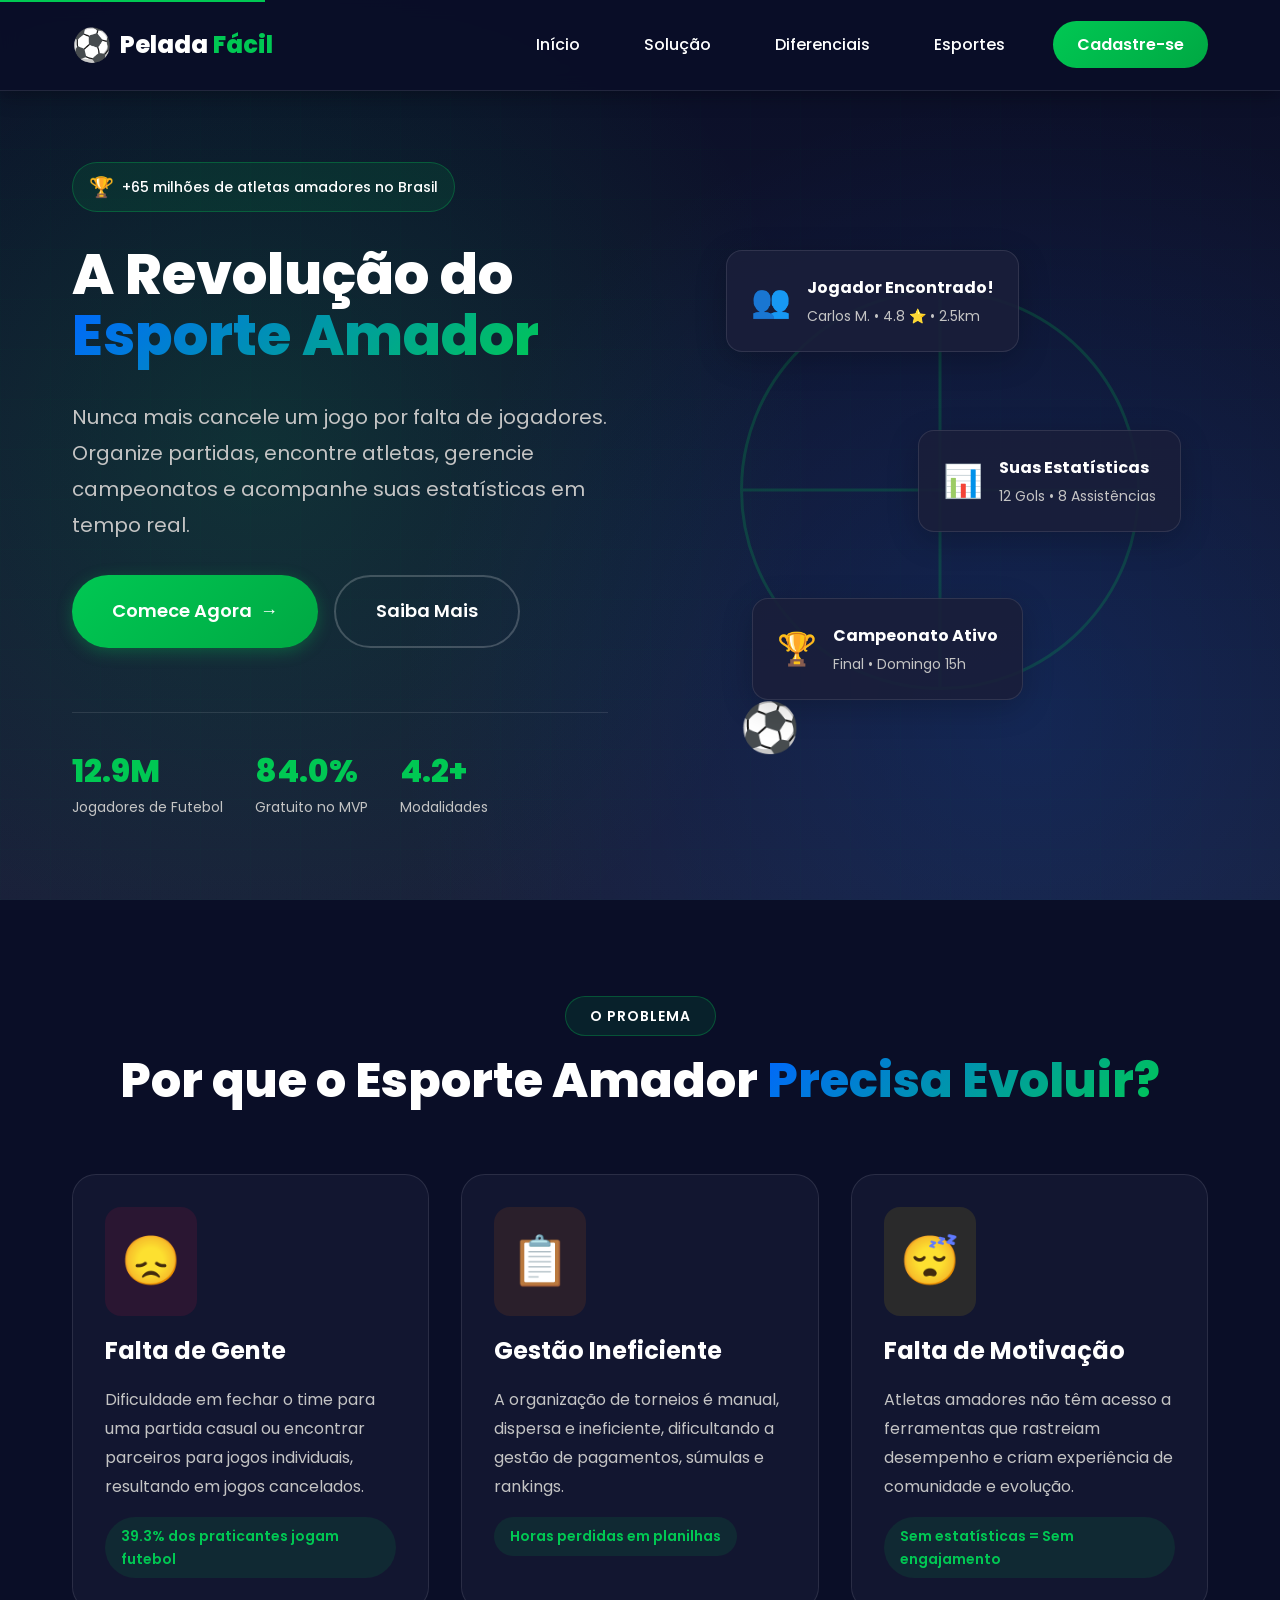
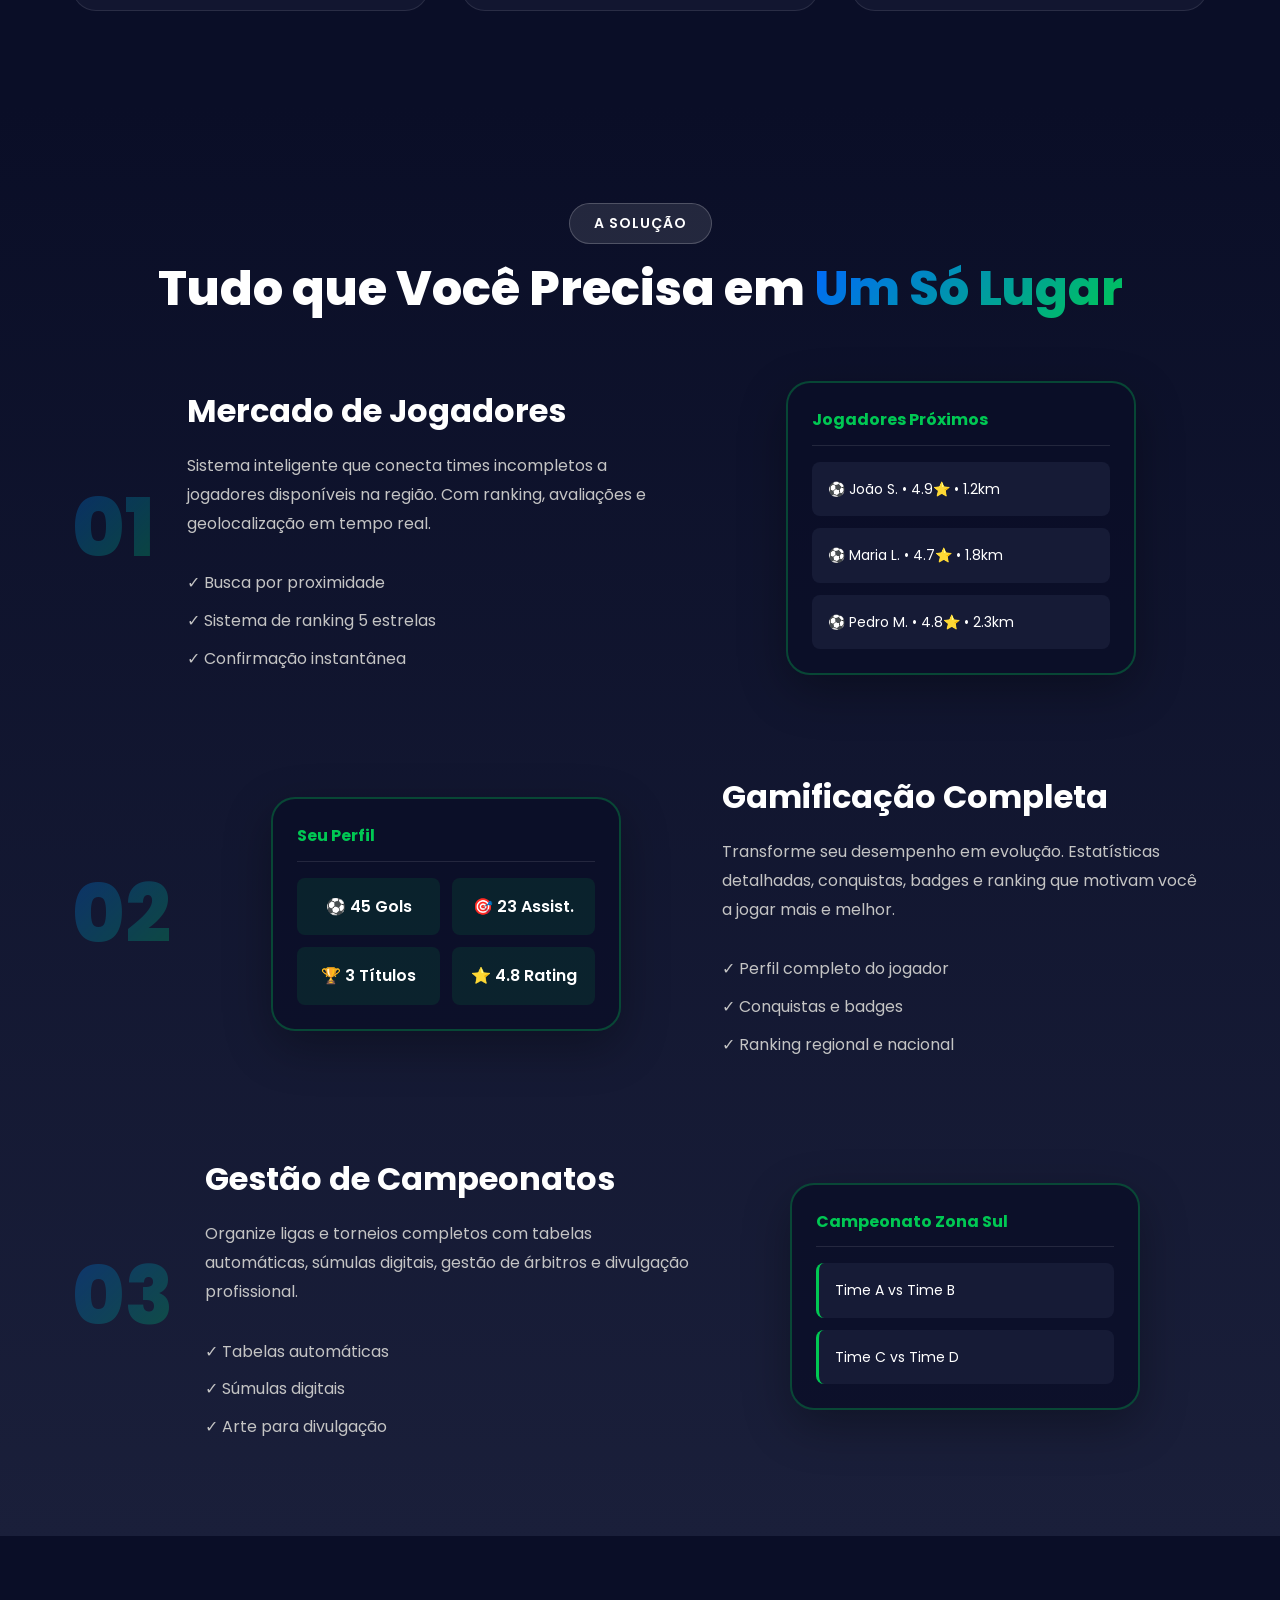
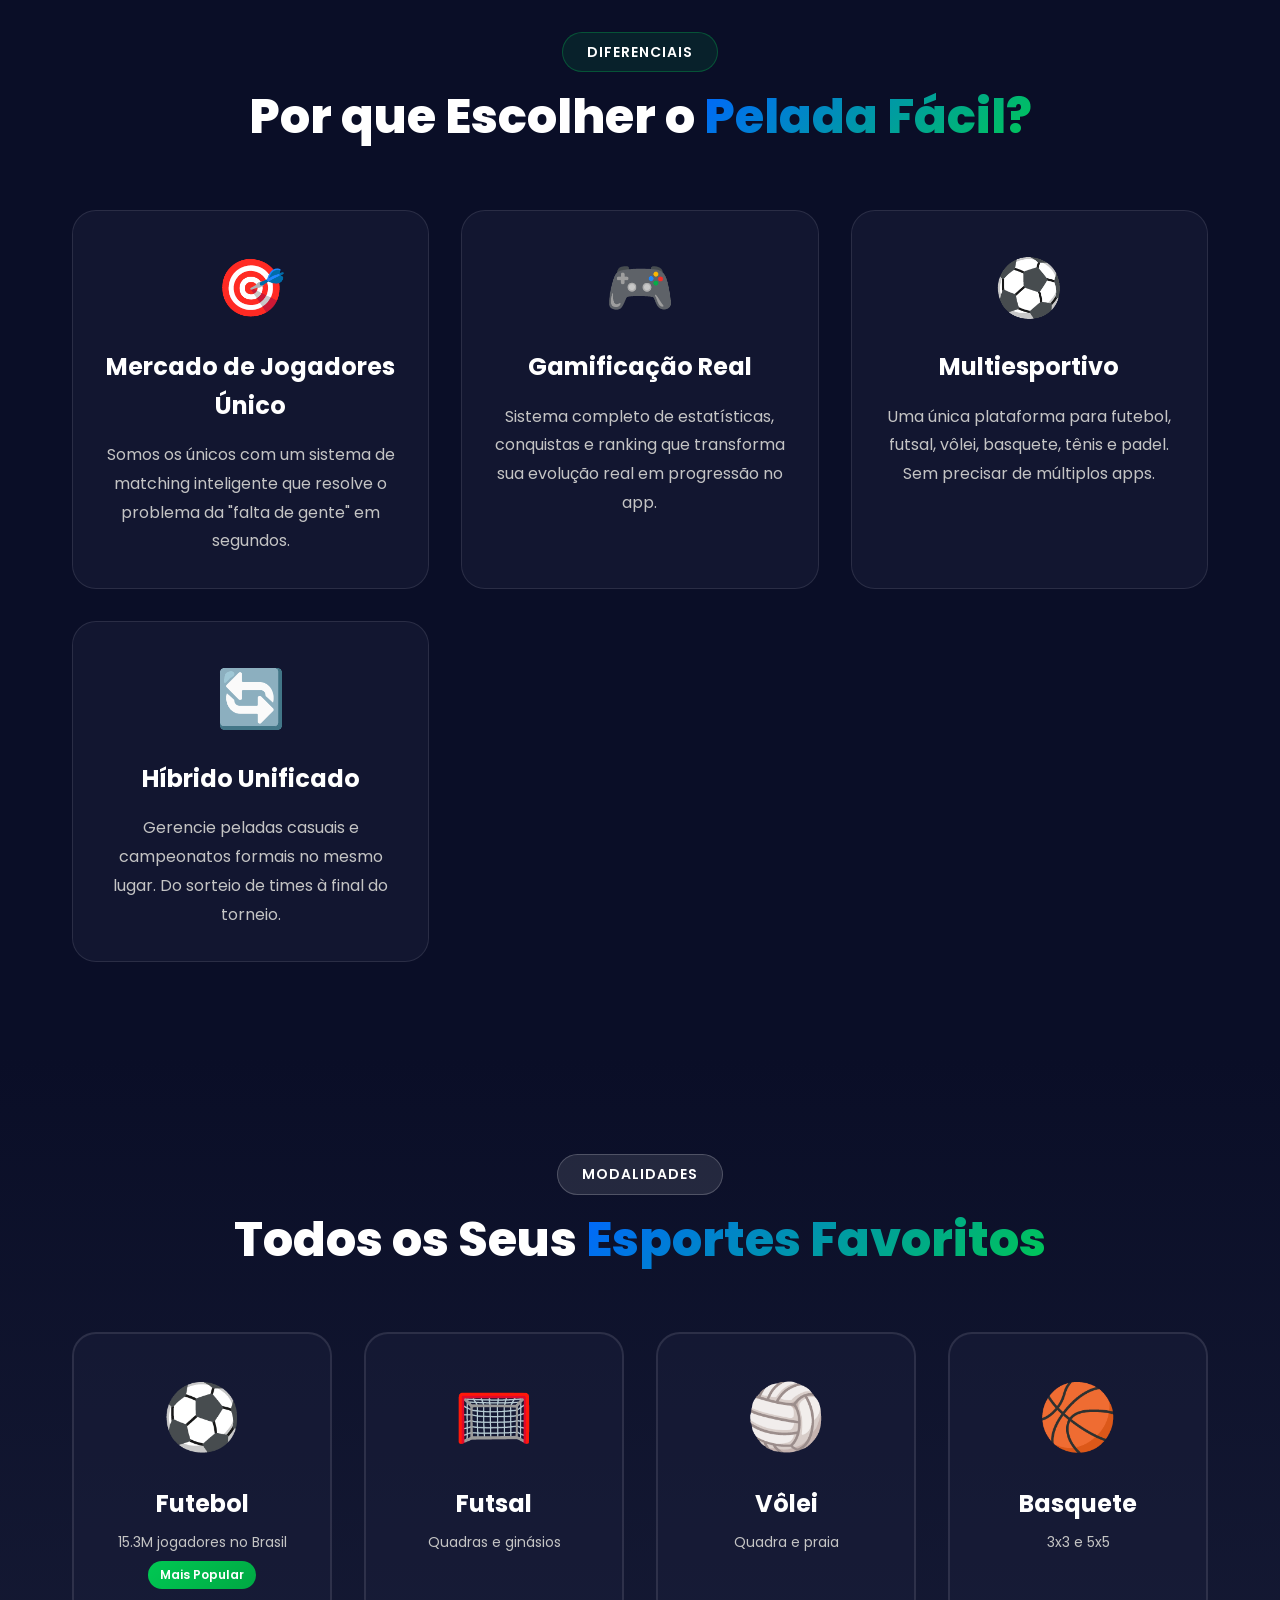
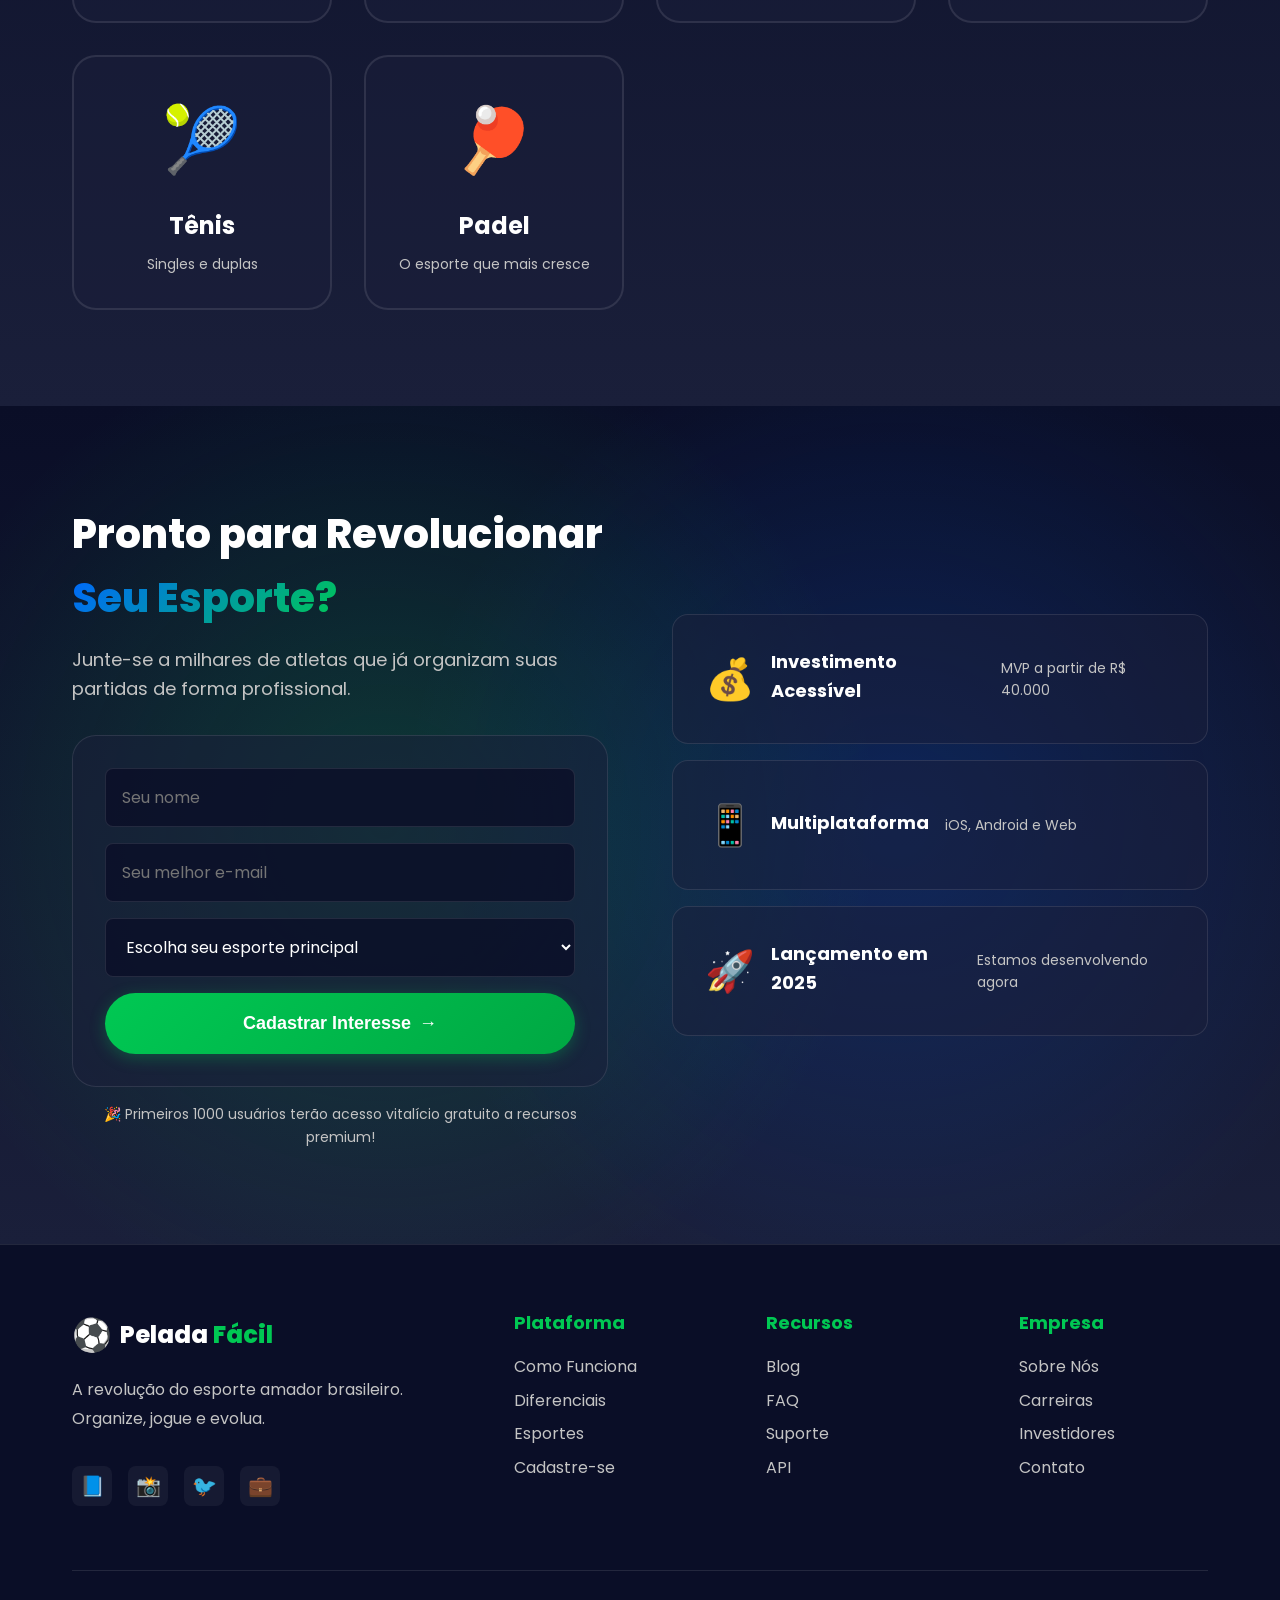
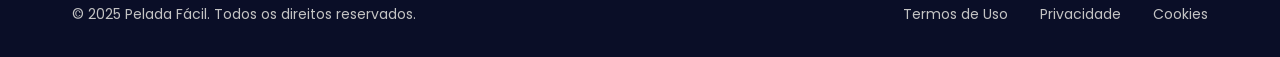
==== index.html @ 187572ab "feat: implementa site profissional Pelada Fácil Criação completa da landing page profissional para o" ====
<!DOCTYPE html>
<html lang="pt-BR">
<head>
    <meta charset="UTF-8">
    <meta name="viewport" content="width=device-width, initial-scale=1.0">
    <meta name="description" content="Pelada Fácil - A revolução do esporte amador. Organize partidas, encontre jogadores e gerencie campeonatos.">
    <meta name="keywords" content="pelada, futebol, esporte amador, campeonato, organizar partida, encontrar jogadores, vôlei, basquete, tênis">
    <meta name="author" content="Pelada Fácil">
    <meta name="theme-color" content="#00c853">

    <!-- Open Graph / Facebook -->
    <meta property="og:type" content="website">
    <meta property="og:url" content="https://peladafacil.com.br/">
    <meta property="og:title" content="Pelada Fácil - A Revolução do Esporte Amador">
    <meta property="og:description" content="Nunca mais cancele um jogo por falta de jogadores. Organize partidas, encontre atletas e gerencie campeonatos.">
    <meta property="og:image" content="https://peladafacil.com.br/images/og-image.jpg">

    <!-- Twitter -->
    <meta property="twitter:card" content="summary_large_image">
    <meta property="twitter:url" content="https://peladafacil.com.br/">
    <meta property="twitter:title" content="Pelada Fácil - A Revolução do Esporte Amador">
    <meta property="twitter:description" content="Nunca mais cancele um jogo por falta de jogadores. Organize partidas, encontre atletas e gerencie campeonatos.">
    <meta property="twitter:image" content="https://peladafacil.com.br/images/og-image.jpg">

    <!-- PWA -->
    <link rel="manifest" href="/manifest.json">
    <meta name="mobile-web-app-capable" content="yes">
    <meta name="apple-mobile-web-app-capable" content="yes">
    <meta name="apple-mobile-web-app-status-bar-style" content="black-translucent">
    <meta name="apple-mobile-web-app-title" content="Pelada Fácil">

    <title>Pelada Fácil - A Revolução do Esporte Amador</title>
    <link rel="stylesheet" href="css/style.css">
    <link rel="preconnect" href="https://fonts.googleapis.com">
    <link rel="preconnect" href="https://fonts.gstatic.com" crossorigin>
    <link href="https://fonts.googleapis.com/css2?family=Poppins:wght@300;400;600;700;800&display=swap" rel="stylesheet">
</head>
<body>
    <!-- Header/Navigation -->
    <header class="header">
        <nav class="nav container">
            <div class="nav__logo">
                <span class="logo-icon">⚽</span>
                <span class="logo-text">Pelada <span class="logo-accent">Fácil</span></span>
            </div>
            <ul class="nav__menu" id="navMenu">
                <li><a href="#inicio" class="nav__link">Início</a></li>
                <li><a href="#solucao" class="nav__link">Solução</a></li>
                <li><a href="#diferenciais" class="nav__link">Diferenciais</a></li>
                <li><a href="#esportes" class="nav__link">Esportes</a></li>
                <li><a href="#contato" class="nav__link nav__link--cta">Cadastre-se</a></li>
            </ul>
            <div class="nav__toggle" id="navToggle">
                <span></span>
                <span></span>
                <span></span>
            </div>
        </nav>
    </header>

    <!-- Hero Section -->
    <section class="hero" id="inicio">
        <div class="hero__container container">
            <div class="hero__content">
                <div class="hero__badge">
                    <span class="badge-icon">🏆</span>
                    <span>+65 milhões de atletas amadores no Brasil</span>
                </div>
                <h1 class="hero__title">
                    A Revolução do <span class="text-gradient">Esporte Amador</span>
                </h1>
                <p class="hero__description">
                    Nunca mais cancele um jogo por falta de jogadores. Organize partidas,
                    encontre atletas, gerencie campeonatos e acompanhe suas estatísticas em tempo real.
                </p>
                <div class="hero__buttons">
                    <a href="#contato" class="btn btn--primary btn--large">
                        <span>Comece Agora</span>
                        <span class="btn-icon">→</span>
                    </a>
                    <a href="#solucao" class="btn btn--secondary btn--large">
                        <span>Saiba Mais</span>
                    </a>
                </div>
                <div class="hero__stats">
                    <div class="stat-item">
                        <span class="stat-number">15.3M</span>
                        <span class="stat-label">Jogadores de Futebol</span>
                    </div>
                    <div class="stat-item">
                        <span class="stat-number">100%</span>
                        <span class="stat-label">Gratuito no MVP</span>
                    </div>
                    <div class="stat-item">
                        <span class="stat-number">5+</span>
                        <span class="stat-label">Modalidades</span>
                    </div>
                </div>
            </div>
            <div class="hero__image">
                <div class="hero__card hero__card--1">
                    <div class="card-icon">👥</div>
                    <div class="card-content">
                        <h4>Jogador Encontrado!</h4>
                        <p>Carlos M. • 4.8 ⭐ • 2.5km</p>
                    </div>
                </div>
                <div class="hero__card hero__card--2">
                    <div class="card-icon">📊</div>
                    <div class="card-content">
                        <h4>Suas Estatísticas</h4>
                        <p>12 Gols • 8 Assistências</p>
                    </div>
                </div>
                <div class="hero__card hero__card--3">
                    <div class="card-icon">🏆</div>
                    <div class="card-content">
                        <h4>Campeonato Ativo</h4>
                        <p>Final • Domingo 15h</p>
                    </div>
                </div>
                <div class="hero__visual">
                    <div class="field-lines"></div>
                    <div class="ball-animation">⚽</div>
                </div>
            </div>
        </div>
    </section>

    <!-- Problem Section -->
    <section class="problem section" id="problema">
        <div class="container">
            <div class="section__header">
                <span class="section__badge">O Problema</span>
                <h2 class="section__title">Por que o Esporte Amador <span class="text-gradient">Precisa Evoluir?</span></h2>
            </div>
            <div class="problem__grid">
                <div class="problem__card">
                    <div class="problem__icon problem__icon--red">😞</div>
                    <h3>Falta de Gente</h3>
                    <p>Dificuldade em fechar o time para uma partida casual ou encontrar parceiros para jogos individuais, resultando em jogos cancelados.</p>
                    <div class="problem__stat">39.3% dos praticantes jogam futebol</div>
                </div>
                <div class="problem__card">
                    <div class="problem__icon problem__icon--orange">📋</div>
                    <h3>Gestão Ineficiente</h3>
                    <p>A organização de torneios é manual, dispersa e ineficiente, dificultando a gestão de pagamentos, súmulas e rankings.</p>
                    <div class="problem__stat">Horas perdidas em planilhas</div>
                </div>
                <div class="problem__card">
                    <div class="problem__icon problem__icon--yellow">😴</div>
                    <h3>Falta de Motivação</h3>
                    <p>Atletas amadores não têm acesso a ferramentas que rastreiam desempenho e criam experiência de comunidade e evolução.</p>
                    <div class="problem__stat">Sem estatísticas = Sem engajamento</div>
                </div>
            </div>
        </div>
    </section>

    <!-- Solution Section -->
    <section class="solution section section--dark" id="solucao">
        <div class="container">
            <div class="section__header">
                <span class="section__badge section__badge--light">A Solução</span>
                <h2 class="section__title">Tudo que Você Precisa em <span class="text-gradient">Um Só Lugar</span></h2>
            </div>
            <div class="solution__grid">
                <div class="solution__item">
                    <div class="solution__number">01</div>
                    <div class="solution__content">
                        <h3>Mercado de Jogadores</h3>
                        <p>Sistema inteligente que conecta times incompletos a jogadores disponíveis na região. Com ranking, avaliações e geolocalização em tempo real.</p>
                        <ul class="feature-list">
                            <li>✓ Busca por proximidade</li>
                            <li>✓ Sistema de ranking 5 estrelas</li>
                            <li>✓ Confirmação instantânea</li>
                        </ul>
                    </div>
                    <div class="solution__visual">
                        <div class="mockup mockup--marketplace">
                            <div class="mockup__header">Jogadores Próximos</div>
                            <div class="mockup__list">
                                <div class="player-item">⚽ João S. • 4.9⭐ • 1.2km</div>
                                <div class="player-item">⚽ Maria L. • 4.7⭐ • 1.8km</div>
                                <div class="player-item">⚽ Pedro M. • 4.8⭐ • 2.3km</div>
                            </div>
                        </div>
                    </div>
                </div>

                <div class="solution__item solution__item--reverse">
                    <div class="solution__number">02</div>
                    <div class="solution__content">
                        <h3>Gamificação Completa</h3>
                        <p>Transforme seu desempenho em evolução. Estatísticas detalhadas, conquistas, badges e ranking que motivam você a jogar mais e melhor.</p>
                        <ul class="feature-list">
                            <li>✓ Perfil completo do jogador</li>
                            <li>✓ Conquistas e badges</li>
                            <li>✓ Ranking regional e nacional</li>
                        </ul>
                    </div>
                    <div class="solution__visual">
                        <div class="mockup mockup--stats">
                            <div class="mockup__header">Seu Perfil</div>
                            <div class="stat-grid">
                                <div class="stat-box">⚽ 45 Gols</div>
                                <div class="stat-box">🎯 23 Assist.</div>
                                <div class="stat-box">🏆 3 Títulos</div>
                                <div class="stat-box">⭐ 4.8 Rating</div>
                            </div>
                        </div>
                    </div>
                </div>

                <div class="solution__item">
                    <div class="solution__number">03</div>
                    <div class="solution__content">
                        <h3>Gestão de Campeonatos</h3>
                        <p>Organize ligas e torneios completos com tabelas automáticas, súmulas digitais, gestão de árbitros e divulgação profissional.</p>
                        <ul class="feature-list">
                            <li>✓ Tabelas automáticas</li>
                            <li>✓ Súmulas digitais</li>
                            <li>✓ Arte para divulgação</li>
                        </ul>
                    </div>
                    <div class="solution__visual">
                        <div class="mockup mockup--tournament">
                            <div class="mockup__header">Campeonato Zona Sul</div>
                            <div class="bracket">
                                <div class="match">Time A vs Time B</div>
                                <div class="match">Time C vs Time D</div>
                            </div>
                        </div>
                    </div>
                </div>
            </div>
        </div>
    </section>

    <!-- Differentials Section -->
    <section class="differentials section" id="diferenciais">
        <div class="container">
            <div class="section__header">
                <span class="section__badge">Diferenciais</span>
                <h2 class="section__title">Por que Escolher o <span class="text-gradient">Pelada Fácil?</span></h2>
            </div>
            <div class="differentials__grid">
                <div class="diff-card">
                    <div class="diff-card__icon">🎯</div>
                    <h3>Mercado de Jogadores Único</h3>
                    <p>Somos os únicos com um sistema de matching inteligente que resolve o problema da "falta de gente" em segundos.</p>
                </div>
                <div class="diff-card">
                    <div class="diff-card__icon">🎮</div>
                    <h3>Gamificação Real</h3>
                    <p>Sistema completo de estatísticas, conquistas e ranking que transforma sua evolução real em progressão no app.</p>
                </div>
                <div class="diff-card">
                    <div class="diff-card__icon">⚽</div>
                    <h3>Multiesportivo</h3>
                    <p>Uma única plataforma para futebol, futsal, vôlei, basquete, tênis e padel. Sem precisar de múltiplos apps.</p>
                </div>
                <div class="diff-card">
                    <div class="diff-card__icon">🔄</div>
                    <h3>Híbrido Unificado</h3>
                    <p>Gerencie peladas casuais e campeonatos formais no mesmo lugar. Do sorteio de times à final do torneio.</p>
                </div>
            </div>
        </div>
    </section>

    <!-- Sports Section -->
    <section class="sports section section--dark" id="esportes">
        <div class="container">
            <div class="section__header">
                <span class="section__badge section__badge--light">Modalidades</span>
                <h2 class="section__title">Todos os Seus <span class="text-gradient">Esportes Favoritos</span></h2>
            </div>
            <div class="sports__grid">
                <div class="sport-card sport-card--football">
                    <div class="sport-card__icon">⚽</div>
                    <h3>Futebol</h3>
                    <p>15.3M jogadores no Brasil</p>
                    <span class="sport-card__badge">Mais Popular</span>
                </div>
                <div class="sport-card sport-card--futsal">
                    <div class="sport-card__icon">🥅</div>
                    <h3>Futsal</h3>
                    <p>Quadras e ginásios</p>
                </div>
                <div class="sport-card sport-card--volleyball">
                    <div class="sport-card__icon">🏐</div>
                    <h3>Vôlei</h3>
                    <p>Quadra e praia</p>
                </div>
                <div class="sport-card sport-card--basketball">
                    <div class="sport-card__icon">🏀</div>
                    <h3>Basquete</h3>
                    <p>3x3 e 5x5</p>
                </div>
                <div class="sport-card sport-card--tennis">
                    <div class="sport-card__icon">🎾</div>
                    <h3>Tênis</h3>
                    <p>Singles e duplas</p>
                </div>
                <div class="sport-card sport-card--padel">
                    <div class="sport-card__icon">🏓</div>
                    <h3>Padel</h3>
                    <p>O esporte que mais cresce</p>
                </div>
            </div>
        </div>
    </section>

    <!-- CTA Section -->
    <section class="cta section" id="contato">
        <div class="container">
            <div class="cta__container">
                <div class="cta__content">
                    <h2 class="cta__title">Pronto para Revolucionar <span class="text-gradient">Seu Esporte?</span></h2>
                    <p class="cta__description">Junte-se a milhares de atletas que já organizam suas partidas de forma profissional.</p>
                    <form class="cta__form" id="ctaForm">
                        <div class="form-group">
                            <input type="text" placeholder="Seu nome" required>
                        </div>
                        <div class="form-group">
                            <input type="email" placeholder="Seu melhor e-mail" required>
                        </div>
                        <div class="form-group">
                            <select required>
                                <option value="">Escolha seu esporte principal</option>
                                <option value="futebol">Futebol</option>
                                <option value="futsal">Futsal</option>
                                <option value="volei">Vôlei</option>
                                <option value="basquete">Basquete</option>
                                <option value="tenis">Tênis</option>
                                <option value="padel">Padel</option>
                            </select>
                        </div>
                        <button type="submit" class="btn btn--primary btn--large btn--full">
                            <span>Cadastrar Interesse</span>
                            <span class="btn-icon">→</span>
                        </button>
                    </form>
                    <p class="cta__note">🎉 Primeiros 1000 usuários terão acesso vitalício gratuito a recursos premium!</p>
                </div>
                <div class="cta__stats">
                    <div class="cta-stat-card">
                        <div class="cta-stat-icon">💰</div>
                        <h4>Investimento Acessível</h4>
                        <p>MVP a partir de R$ 40.000</p>
                    </div>
                    <div class="cta-stat-card">
                        <div class="cta-stat-icon">📱</div>
                        <h4>Multiplataforma</h4>
                        <p>iOS, Android e Web</p>
                    </div>
                    <div class="cta-stat-card">
                        <div class="cta-stat-icon">🚀</div>
                        <h4>Lançamento em 2025</h4>
                        <p>Estamos desenvolvendo agora</p>
                    </div>
                </div>
            </div>
        </div>
    </section>

    <!-- Footer -->
    <footer class="footer">
        <div class="container">
            <div class="footer__grid">
                <div class="footer__brand">
                    <div class="footer__logo">
                        <span class="logo-icon">⚽</span>
                        <span class="logo-text">Pelada <span class="logo-accent">Fácil</span></span>
                    </div>
                    <p class="footer__description">A revolução do esporte amador brasileiro. Organize, jogue e evolua.</p>
                    <div class="footer__social">
                        <a href="#" class="social-link">📘</a>
                        <a href="#" class="social-link">📸</a>
                        <a href="#" class="social-link">🐦</a>
                        <a href="#" class="social-link">💼</a>
                    </div>
                </div>
                <div class="footer__links">
                    <h4>Plataforma</h4>
                    <ul>
                        <li><a href="#solucao">Como Funciona</a></li>
                        <li><a href="#diferenciais">Diferenciais</a></li>
                        <li><a href="#esportes">Esportes</a></li>
                        <li><a href="#contato">Cadastre-se</a></li>
                    </ul>
                </div>
                <div class="footer__links">
                    <h4>Recursos</h4>
                    <ul>
                        <li><a href="#">Blog</a></li>
                        <li><a href="#">FAQ</a></li>
                        <li><a href="#">Suporte</a></li>
                        <li><a href="#">API</a></li>
                    </ul>
                </div>
                <div class="footer__links">
                    <h4>Empresa</h4>
                    <ul>
                        <li><a href="#">Sobre Nós</a></li>
                        <li><a href="#">Carreiras</a></li>
                        <li><a href="#">Investidores</a></li>
                        <li><a href="#">Contato</a></li>
                    </ul>
                </div>
            </div>
            <div class="footer__bottom">
                <p>&copy; 2025 Pelada Fácil. Todos os direitos reservados.</p>
                <div class="footer__legal">
                    <a href="#">Termos de Uso</a>
                    <a href="#">Privacidade</a>
                    <a href="#">Cookies</a>
                </div>
            </div>
        </div>
    </footer>

    <script src="js/script.js"></script>
</body>
</html>
---- css/style.css ----
/* ========================================
   PELADA FÁCIL - PROFESSIONAL SPORTS PLATFORM
   Inspired by GE/Globo Esporte Design System
   ======================================== */

/* === ROOT VARIABLES === */
:root {
    /* Colors - Sports Theme */
    --primary-green: #00c853;
    --primary-dark: #00a843;
    --primary-light: #5efc82;

    --accent-blue: #0066ff;
    --accent-orange: #ff6b00;
    --accent-yellow: #ffd600;
    --accent-red: #ff1744;

    /* Neutrals */
    --black: #0a0e27;
    --dark-grey: #1a1f3a;
    --grey: #2d3354;
    --light-grey: #c4c4c4;
    --white: #ffffff;
    --off-white: #f8f9fa;

    /* Gradients */
    --gradient-primary: linear-gradient(135deg, #00c853 0%, #00a843 100%);
    --gradient-accent: linear-gradient(135deg, #0066ff 0%, #00c853 100%);
    --gradient-dark: linear-gradient(180deg, #0a0e27 0%, #1a1f3a 100%);

    /* Typography */
    --font-primary: 'Poppins', -apple-system, BlinkMacSystemFont, 'Segoe UI', sans-serif;

    /* Spacing */
    --spacing-xs: 0.5rem;
    --spacing-sm: 1rem;
    --spacing-md: 2rem;
    --spacing-lg: 4rem;
    --spacing-xl: 6rem;

    /* Transitions */
    --transition-fast: 0.2s ease;
    --transition-normal: 0.3s ease;
    --transition-slow: 0.5s ease;

    /* Shadows */
    --shadow-sm: 0 2px 8px rgba(0, 0, 0, 0.1);
    --shadow-md: 0 4px 16px rgba(0, 0, 0, 0.15);
    --shadow-lg: 0 8px 32px rgba(0, 0, 0, 0.2);
    --shadow-xl: 0 16px 48px rgba(0, 0, 0, 0.3);

    /* Border Radius */
    --radius-sm: 8px;
    --radius-md: 16px;
    --radius-lg: 24px;
    --radius-full: 9999px;
}

/* === RESET & BASE === */
* {
    margin: 0;
    padding: 0;
    box-sizing: border-box;
}

html {
    scroll-behavior: smooth;
    font-size: 16px;
}

body {
    font-family: var(--font-primary);
    background-color: var(--black);
    color: var(--white);
    line-height: 1.6;
    overflow-x: hidden;
}

img {
    max-width: 100%;
    height: auto;
    display: block;
}

a {
    text-decoration: none;
    color: inherit;
    transition: var(--transition-fast);
}

ul {
    list-style: none;
}

/* === UTILITIES === */
.container {
    max-width: 1200px;
    margin: 0 auto;
    padding: 0 var(--spacing-md);
}

.text-gradient {
    background: var(--gradient-accent);
    -webkit-background-clip: text;
    -webkit-text-fill-color: transparent;
    background-clip: text;
}

.section {
    padding: var(--spacing-xl) 0;
}

.section--dark {
    background: var(--gradient-dark);
}

/* === HEADER/NAVIGATION === */
.header {
    position: fixed;
    top: 0;
    left: 0;
    width: 100%;
    z-index: 1000;
    background: rgba(10, 14, 39, 0.95);
    backdrop-filter: blur(10px);
    border-bottom: 1px solid rgba(255, 255, 255, 0.1);
}

.nav {
    display: flex;
    justify-content: space-between;
    align-items: center;
    padding: 1.2rem var(--spacing-md);
}

.nav__logo {
    display: flex;
    align-items: center;
    gap: 0.5rem;
    font-size: 1.5rem;
    font-weight: 800;
}

.logo-icon {
    font-size: 2rem;
    animation: rotate 10s linear infinite;
}

@keyframes rotate {
    from { transform: rotate(0deg); }
    to { transform: rotate(360deg); }
}

.logo-accent {
    color: var(--primary-green);
}

.nav__menu {
    display: flex;
    gap: var(--spacing-md);
    align-items: center;
}

.nav__link {
    font-weight: 500;
    padding: 0.5rem 1rem;
    border-radius: var(--radius-sm);
    transition: var(--transition-fast);
}

.nav__link:hover {
    color: var(--primary-green);
    background: rgba(0, 200, 83, 0.1);
}

.nav__link--cta {
    background: var(--gradient-primary);
    color: var(--white);
    padding: 0.75rem 1.5rem;
    border-radius: var(--radius-full);
    font-weight: 600;
}

.nav__link--cta:hover {
    transform: translateY(-2px);
    box-shadow: 0 4px 12px rgba(0, 200, 83, 0.4);
}

.nav__toggle {
    display: none;
    flex-direction: column;
    gap: 4px;
    cursor: pointer;
}

.nav__toggle span {
    width: 25px;
    height: 3px;
    background: var(--white);
    border-radius: 2px;
    transition: var(--transition-fast);
}

/* === HERO SECTION === */
.hero {
    min-height: 100vh;
    display: flex;
    align-items: center;
    padding-top: 80px;
    background:
        radial-gradient(circle at 20% 50%, rgba(0, 200, 83, 0.15) 0%, transparent 50%),
        radial-gradient(circle at 80% 80%, rgba(0, 102, 255, 0.15) 0%, transparent 50%),
        var(--gradient-dark);
    position: relative;
    overflow: hidden;
}

.hero::before {
    content: '';
    position: absolute;
    top: 0;
    left: 0;
    right: 0;
    bottom: 0;
    background:
        linear-gradient(90deg, rgba(0, 200, 83, 0.03) 1px, transparent 1px),
        linear-gradient(0deg, rgba(0, 200, 83, 0.03) 1px, transparent 1px);
    background-size: 50px 50px;
    opacity: 0.5;
}

.hero__container {
    display: grid;
    grid-template-columns: 1fr 1fr;
    gap: var(--spacing-lg);
    align-items: center;
    position: relative;
    z-index: 1;
}

.hero__content {
    animation: fadeInUp 0.8s ease;
}

@keyframes fadeInUp {
    from {
        opacity: 0;
        transform: translateY(30px);
    }
    to {
        opacity: 1;
        transform: translateY(0);
    }
}

.hero__badge {
    display: inline-flex;
    align-items: center;
    gap: 0.5rem;
    background: rgba(0, 200, 83, 0.1);
    border: 1px solid rgba(0, 200, 83, 0.3);
    padding: 0.5rem 1rem;
    border-radius: var(--radius-full);
    font-size: 0.875rem;
    font-weight: 500;
    margin-bottom: var(--spacing-md);
}

.badge-icon {
    font-size: 1.25rem;
    animation: pulse 2s ease-in-out infinite;
}

@keyframes pulse {
    0%, 100% { transform: scale(1); }
    50% { transform: scale(1.1); }
}

.hero__title {
    font-size: 3.5rem;
    font-weight: 800;
    line-height: 1.1;
    margin-bottom: var(--spacing-md);
}

.hero__description {
    font-size: 1.25rem;
    color: var(--light-grey);
    margin-bottom: var(--spacing-md);
    line-height: 1.8;
}

.hero__buttons {
    display: flex;
    gap: var(--spacing-sm);
    margin-bottom: var(--spacing-lg);
}

.btn {
    display: inline-flex;
    align-items: center;
    gap: 0.5rem;
    padding: 1rem 2rem;
    border-radius: var(--radius-full);
    font-weight: 600;
    font-size: 1rem;
    border: none;
    cursor: pointer;
    transition: var(--transition-normal);
}

.btn--primary {
    background: var(--gradient-primary);
    color: var(--white);
    box-shadow: 0 4px 16px rgba(0, 200, 83, 0.3);
}

.btn--primary:hover {
    transform: translateY(-3px);
    box-shadow: 0 8px 24px rgba(0, 200, 83, 0.4);
}

.btn--primary .btn-icon {
    transition: var(--transition-fast);
}

.btn--primary:hover .btn-icon {
    transform: translateX(4px);
}

.btn--secondary {
    background: transparent;
    color: var(--white);
    border: 2px solid rgba(255, 255, 255, 0.2);
}

.btn--secondary:hover {
    background: rgba(255, 255, 255, 0.1);
    border-color: var(--primary-green);
}

.btn--large {
    padding: 1.25rem 2.5rem;
    font-size: 1.125rem;
}

.btn--full {
    width: 100%;
    justify-content: center;
}

.hero__stats {
    display: flex;
    gap: var(--spacing-md);
    padding-top: var(--spacing-md);
    border-top: 1px solid rgba(255, 255, 255, 0.1);
}

.stat-item {
    display: flex;
    flex-direction: column;
}

.stat-number {
    font-size: 2rem;
    font-weight: 800;
    color: var(--primary-green);
}

.stat-label {
    font-size: 0.875rem;
    color: var(--light-grey);
}

/* Hero Visual */
.hero__image {
    position: relative;
    height: 600px;
    animation: fadeIn 1s ease 0.3s both;
}

@keyframes fadeIn {
    from { opacity: 0; }
    to { opacity: 1; }
}

.hero__card {
    position: absolute;
    background: rgba(26, 31, 58, 0.9);
    backdrop-filter: blur(10px);
    border: 1px solid rgba(255, 255, 255, 0.1);
    border-radius: var(--radius-md);
    padding: 1.5rem;
    display: flex;
    gap: 1rem;
    align-items: center;
    box-shadow: var(--shadow-lg);
    animation: float 3s ease-in-out infinite;
}

@keyframes float {
    0%, 100% { transform: translateY(0); }
    50% { transform: translateY(-20px); }
}

.hero__card--1 {
    top: 10%;
    left: 10%;
    animation-delay: 0s;
}

.hero__card--2 {
    top: 40%;
    right: 5%;
    animation-delay: 1s;
}

.hero__card--3 {
    bottom: 15%;
    left: 15%;
    animation-delay: 2s;
}

.card-icon {
    font-size: 2rem;
    flex-shrink: 0;
}

.card-content h4 {
    font-size: 1rem;
    margin-bottom: 0.25rem;
}

.card-content p {
    font-size: 0.875rem;
    color: var(--light-grey);
}

.hero__visual {
    position: absolute;
    top: 50%;
    left: 50%;
    transform: translate(-50%, -50%);
    width: 400px;
    height: 400px;
    z-index: -1;
}

.field-lines {
    width: 100%;
    height: 100%;
    border: 3px solid rgba(0, 200, 83, 0.2);
    border-radius: 50%;
    position: relative;
}

.field-lines::before,
.field-lines::after {
    content: '';
    position: absolute;
    background: rgba(0, 200, 83, 0.2);
}

.field-lines::before {
    width: 3px;
    height: 100%;
    left: 50%;
    transform: translateX(-50%);
}

.field-lines::after {
    width: 100%;
    height: 3px;
    top: 50%;
    transform: translateY(-50%);
}

.ball-animation {
    position: absolute;
    font-size: 3rem;
    animation: moveBall 5s ease-in-out infinite;
}

@keyframes moveBall {
    0%, 100% { top: 10%; left: 10%; }
    25% { top: 80%; left: 30%; }
    50% { top: 20%; left: 70%; }
    75% { top: 70%; left: 80%; }
}

/* === PROBLEM SECTION === */
.section__header {
    text-align: center;
    margin-bottom: var(--spacing-lg);
}

.section__badge {
    display: inline-block;
    background: rgba(0, 200, 83, 0.1);
    border: 1px solid rgba(0, 200, 83, 0.3);
    padding: 0.5rem 1.5rem;
    border-radius: var(--radius-full);
    font-size: 0.875rem;
    font-weight: 600;
    text-transform: uppercase;
    letter-spacing: 1px;
    margin-bottom: var(--spacing-sm);
}

.section__badge--light {
    background: rgba(255, 255, 255, 0.1);
    border-color: rgba(255, 255, 255, 0.2);
}

.section__title {
    font-size: 3rem;
    font-weight: 800;
    line-height: 1.2;
}

.problem__grid {
    display: grid;
    grid-template-columns: repeat(auto-fit, minmax(320px, 1fr));
    gap: var(--spacing-md);
}

.problem__card {
    background: rgba(26, 31, 58, 0.5);
    border: 1px solid rgba(255, 255, 255, 0.1);
    border-radius: var(--radius-lg);
    padding: var(--spacing-md);
    transition: var(--transition-normal);
}

.problem__card:hover {
    transform: translateY(-8px);
    border-color: var(--primary-green);
    box-shadow: var(--shadow-xl);
}

.problem__icon {
    font-size: 3rem;
    margin-bottom: var(--spacing-sm);
    display: inline-block;
    padding: 1rem;
    border-radius: var(--radius-md);
}

.problem__icon--red {
    background: rgba(255, 23, 68, 0.1);
}

.problem__icon--orange {
    background: rgba(255, 107, 0, 0.1);
}

.problem__icon--yellow {
    background: rgba(255, 214, 0, 0.1);
}

.problem__card h3 {
    font-size: 1.5rem;
    margin-bottom: var(--spacing-sm);
}

.problem__card p {
    color: var(--light-grey);
    margin-bottom: var(--spacing-sm);
    line-height: 1.8;
}

.problem__stat {
    display: inline-block;
    background: rgba(0, 200, 83, 0.1);
    padding: 0.5rem 1rem;
    border-radius: var(--radius-full);
    font-size: 0.875rem;
    font-weight: 600;
    color: var(--primary-green);
}

/* === SOLUTION SECTION === */
.solution__grid {
    display: flex;
    flex-direction: column;
    gap: var(--spacing-xl);
}

.solution__item {
    display: grid;
    grid-template-columns: auto 1fr 1fr;
    gap: var(--spacing-md);
    align-items: center;
}

.solution__item--reverse {
    grid-template-columns: auto 1fr 1fr;
}

.solution__item--reverse .solution__content {
    order: 2;
}

.solution__item--reverse .solution__visual {
    order: 1;
}

.solution__number {
    font-size: 5rem;
    font-weight: 800;
    background: var(--gradient-accent);
    -webkit-background-clip: text;
    -webkit-text-fill-color: transparent;
    background-clip: text;
    opacity: 0.3;
}

.solution__content h3 {
    font-size: 2rem;
    margin-bottom: var(--spacing-sm);
}

.solution__content p {
    color: var(--light-grey);
    margin-bottom: var(--spacing-md);
    line-height: 1.8;
}

.feature-list {
    display: flex;
    flex-direction: column;
    gap: 0.75rem;
}

.feature-list li {
    color: var(--light-grey);
    font-size: 1rem;
}

.solution__visual {
    display: flex;
    justify-content: center;
    align-items: center;
}

.mockup {
    background: rgba(10, 14, 39, 0.8);
    border: 2px solid rgba(0, 200, 83, 0.3);
    border-radius: var(--radius-lg);
    padding: 1.5rem;
    width: 100%;
    max-width: 350px;
    box-shadow: var(--shadow-xl);
}

.mockup__header {
    font-weight: 700;
    margin-bottom: 1rem;
    padding-bottom: 0.75rem;
    border-bottom: 1px solid rgba(255, 255, 255, 0.1);
    color: var(--primary-green);
}

.mockup__list {
    display: flex;
    flex-direction: column;
    gap: 0.75rem;
}

.player-item {
    background: rgba(26, 31, 58, 0.8);
    padding: 1rem;
    border-radius: var(--radius-sm);
    font-size: 0.875rem;
}

.stat-grid {
    display: grid;
    grid-template-columns: 1fr 1fr;
    gap: 0.75rem;
}

.stat-box {
    background: rgba(0, 200, 83, 0.1);
    padding: 1rem;
    border-radius: var(--radius-sm);
    text-align: center;
    font-weight: 600;
}

.bracket {
    display: flex;
    flex-direction: column;
    gap: 0.75rem;
}

.match {
    background: rgba(26, 31, 58, 0.8);
    padding: 1rem;
    border-radius: var(--radius-sm);
    border-left: 3px solid var(--primary-green);
    font-size: 0.875rem;
}

/* === DIFFERENTIALS SECTION === */
.differentials__grid {
    display: grid;
    grid-template-columns: repeat(auto-fit, minmax(280px, 1fr));
    gap: var(--spacing-md);
}

.diff-card {
    background: rgba(26, 31, 58, 0.5);
    border: 1px solid rgba(255, 255, 255, 0.1);
    border-radius: var(--radius-lg);
    padding: var(--spacing-md);
    text-align: center;
    transition: var(--transition-normal);
}

.diff-card:hover {
    transform: translateY(-8px);
    background: rgba(26, 31, 58, 0.8);
    border-color: var(--primary-green);
    box-shadow: var(--shadow-xl);
}

.diff-card__icon {
    font-size: 3.5rem;
    margin-bottom: var(--spacing-sm);
}

.diff-card h3 {
    font-size: 1.5rem;
    margin-bottom: var(--spacing-sm);
}

.diff-card p {
    color: var(--light-grey);
    line-height: 1.8;
}

/* === SPORTS SECTION === */
.sports__grid {
    display: grid;
    grid-template-columns: repeat(auto-fit, minmax(250px, 1fr));
    gap: var(--spacing-md);
}

.sport-card {
    background: rgba(26, 31, 58, 0.5);
    border: 2px solid rgba(255, 255, 255, 0.1);
    border-radius: var(--radius-lg);
    padding: var(--spacing-md);
    text-align: center;
    transition: var(--transition-normal);
    position: relative;
    overflow: hidden;
}

.sport-card::before {
    content: '';
    position: absolute;
    top: 0;
    left: 0;
    right: 0;
    height: 4px;
    background: var(--gradient-primary);
    transform: scaleX(0);
    transition: var(--transition-normal);
}

.sport-card:hover::before {
    transform: scaleX(1);
}

.sport-card:hover {
    transform: translateY(-8px) scale(1.02);
    border-color: var(--primary-green);
    box-shadow: var(--shadow-xl);
}

.sport-card__icon {
    font-size: 4rem;
    margin-bottom: var(--spacing-sm);
}

.sport-card h3 {
    font-size: 1.5rem;
    margin-bottom: 0.5rem;
}

.sport-card p {
    color: var(--light-grey);
    font-size: 0.875rem;
}

.sport-card__badge {
    display: inline-block;
    background: var(--gradient-primary);
    padding: 0.25rem 0.75rem;
    border-radius: var(--radius-full);
    font-size: 0.75rem;
    font-weight: 600;
    margin-top: 0.5rem;
}

/* === CTA SECTION === */
.cta {
    background:
        radial-gradient(circle at 30% 50%, rgba(0, 200, 83, 0.2) 0%, transparent 50%),
        radial-gradient(circle at 70% 50%, rgba(0, 102, 255, 0.2) 0%, transparent 50%),
        var(--gradient-dark);
}

.cta__container {
    display: grid;
    grid-template-columns: 1fr 1fr;
    gap: var(--spacing-lg);
    align-items: center;
}

.cta__title {
    font-size: 2.5rem;
    font-weight: 800;
    margin-bottom: var(--spacing-sm);
}

.cta__description {
    color: var(--light-grey);
    font-size: 1.125rem;
    margin-bottom: var(--spacing-md);
}

.cta__form {
    background: rgba(26, 31, 58, 0.5);
    border: 1px solid rgba(255, 255, 255, 0.1);
    border-radius: var(--radius-lg);
    padding: var(--spacing-md);
    display: flex;
    flex-direction: column;
    gap: var(--spacing-sm);
}

.form-group input,
.form-group select {
    width: 100%;
    padding: 1rem;
    background: rgba(10, 14, 39, 0.8);
    border: 1px solid rgba(255, 255, 255, 0.1);
    border-radius: var(--radius-sm);
    color: var(--white);
    font-family: var(--font-primary);
    font-size: 1rem;
    transition: var(--transition-fast);
}

.form-group input:focus,
.form-group select:focus {
    outline: none;
    border-color: var(--primary-green);
    box-shadow: 0 0 0 3px rgba(0, 200, 83, 0.1);
}

.cta__note {
    text-align: center;
    color: var(--light-grey);
    font-size: 0.875rem;
    margin-top: var(--spacing-sm);
}

.cta__stats {
    display: flex;
    flex-direction: column;
    gap: var(--spacing-sm);
}

.cta-stat-card {
    background: rgba(26, 31, 58, 0.5);
    border: 1px solid rgba(255, 255, 255, 0.1);
    border-radius: var(--radius-md);
    padding: var(--spacing-md);
    display: flex;
    gap: var(--spacing-sm);
    align-items: center;
}

.cta-stat-icon {
    font-size: 2.5rem;
    flex-shrink: 0;
}

.cta-stat-card h4 {
    font-size: 1.125rem;
    margin-bottom: 0.25rem;
}

.cta-stat-card p {
    color: var(--light-grey);
    font-size: 0.875rem;
}

/* === FOOTER === */
.footer {
    background: rgba(10, 14, 39, 0.95);
    border-top: 1px solid rgba(255, 255, 255, 0.1);
    padding: var(--spacing-lg) 0 var(--spacing-md);
}

.footer__grid {
    display: grid;
    grid-template-columns: 2fr 1fr 1fr 1fr;
    gap: var(--spacing-lg);
    margin-bottom: var(--spacing-lg);
}

.footer__logo {
    display: flex;
    align-items: center;
    gap: 0.5rem;
    font-size: 1.5rem;
    font-weight: 800;
    margin-bottom: var(--spacing-sm);
}

.footer__description {
    color: var(--light-grey);
    margin-bottom: var(--spacing-md);
    line-height: 1.8;
}

.footer__social {
    display: flex;
    gap: var(--spacing-sm);
}

.social-link {
    width: 40px;
    height: 40px;
    display: flex;
    align-items: center;
    justify-content: center;
    background: rgba(255, 255, 255, 0.05);
    border-radius: var(--radius-sm);
    font-size: 1.25rem;
    transition: var(--transition-fast);
}

.social-link:hover {
    background: var(--primary-green);
    transform: translateY(-3px);
}

.footer__links h4 {
    font-size: 1.125rem;
    margin-bottom: var(--spacing-sm);
    color: var(--primary-green);
}

.footer__links ul {
    display: flex;
    flex-direction: column;
    gap: 0.5rem;
}

.footer__links a {
    color: var(--light-grey);
    transition: var(--transition-fast);
}

.footer__links a:hover {
    color: var(--primary-green);
    padding-left: 0.5rem;
}

.footer__bottom {
    display: flex;
    justify-content: space-between;
    align-items: center;
    padding-top: var(--spacing-md);
    border-top: 1px solid rgba(255, 255, 255, 0.1);
    color: var(--light-grey);
    font-size: 0.875rem;
}

.footer__legal {
    display: flex;
    gap: var(--spacing-md);
}

.footer__legal a:hover {
    color: var(--primary-green);
}

/* === RESPONSIVE DESIGN === */

/* Tablets */
@media (max-width: 1024px) {
    .hero__container,
    .cta__container {
        grid-template-columns: 1fr;
        gap: var(--spacing-md);
    }

    .hero__image {
        height: 400px;
    }

    .hero__title {
        font-size: 2.5rem;
    }

    .section__title {
        font-size: 2.25rem;
    }

    .solution__item,
    .solution__item--reverse {
        grid-template-columns: 1fr;
    }

    .solution__number {
        font-size: 3rem;
    }

    .footer__grid {
        grid-template-columns: 1fr 1fr;
    }
}

/* Mobile */
@media (max-width: 768px) {
    :root {
        --spacing-lg: 3rem;
        --spacing-xl: 4rem;
    }

    .nav__menu {
        position: fixed;
        top: 70px;
        left: -100%;
        width: 100%;
        background: rgba(10, 14, 39, 0.98);
        backdrop-filter: blur(10px);
        flex-direction: column;
        padding: var(--spacing-md);
        transition: var(--transition-normal);
        border-bottom: 1px solid rgba(255, 255, 255, 0.1);
    }

    .nav__menu.active {
        left: 0;
    }

    .nav__toggle {
        display: flex;
    }

    .nav__toggle.active span:nth-child(1) {
        transform: rotate(45deg) translate(5px, 5px);
    }

    .nav__toggle.active span:nth-child(2) {
        opacity: 0;
    }

    .nav__toggle.active span:nth-child(3) {
        transform: rotate(-45deg) translate(7px, -6px);
    }

    .hero__title {
        font-size: 2rem;
    }

    .hero__description {
        font-size: 1rem;
    }

    .hero__buttons {
        flex-direction: column;
    }

    .hero__stats {
        flex-direction: column;
        gap: var(--spacing-sm);
    }

    .hero__image {
        height: 300px;
    }

    .hero__card {
        padding: 1rem;
        font-size: 0.875rem;
    }

    .section__title {
        font-size: 1.75rem;
    }

    .problem__grid,
    .differentials__grid,
    .sports__grid {
        grid-template-columns: 1fr;
    }

    .solution__content h3 {
        font-size: 1.5rem;
    }

    .cta__title {
        font-size: 1.75rem;
    }

    .footer__grid {
        grid-template-columns: 1fr;
    }

    .footer__bottom {
        flex-direction: column;
        gap: var(--spacing-sm);
        text-align: center;
    }
}

/* Small Mobile */
@media (max-width: 480px) {
    .container {
        padding: 0 var(--spacing-sm);
    }

    .hero__title {
        font-size: 1.75rem;
    }

    .btn--large {
        padding: 1rem 1.5rem;
        font-size: 1rem;
    }

    .section {
        padding: var(--spacing-md) 0;
    }
}

/* === ANIMATIONS === */
@keyframes slideInLeft {
    from {
        opacity: 0;
        transform: translateX(-50px);
    }
    to {
        opacity: 1;
        transform: translateX(0);
    }
}

@keyframes slideInRight {
    from {
        opacity: 0;
        transform: translateX(50px);
    }
    to {
        opacity: 1;
        transform: translateX(0);
    }
}

/* Scroll Reveal Animation */
.reveal {
    opacity: 0;
    transform: translateY(30px);
    transition: all 0.6s ease;
}

.reveal.active {
    opacity: 1;
    transform: translateY(0);
}

/* === PRINT STYLES === */
@media print {
    .header,
    .nav__toggle,
    .hero__buttons,
    .cta__form,
    .footer__social {
        display: none;
    }
}
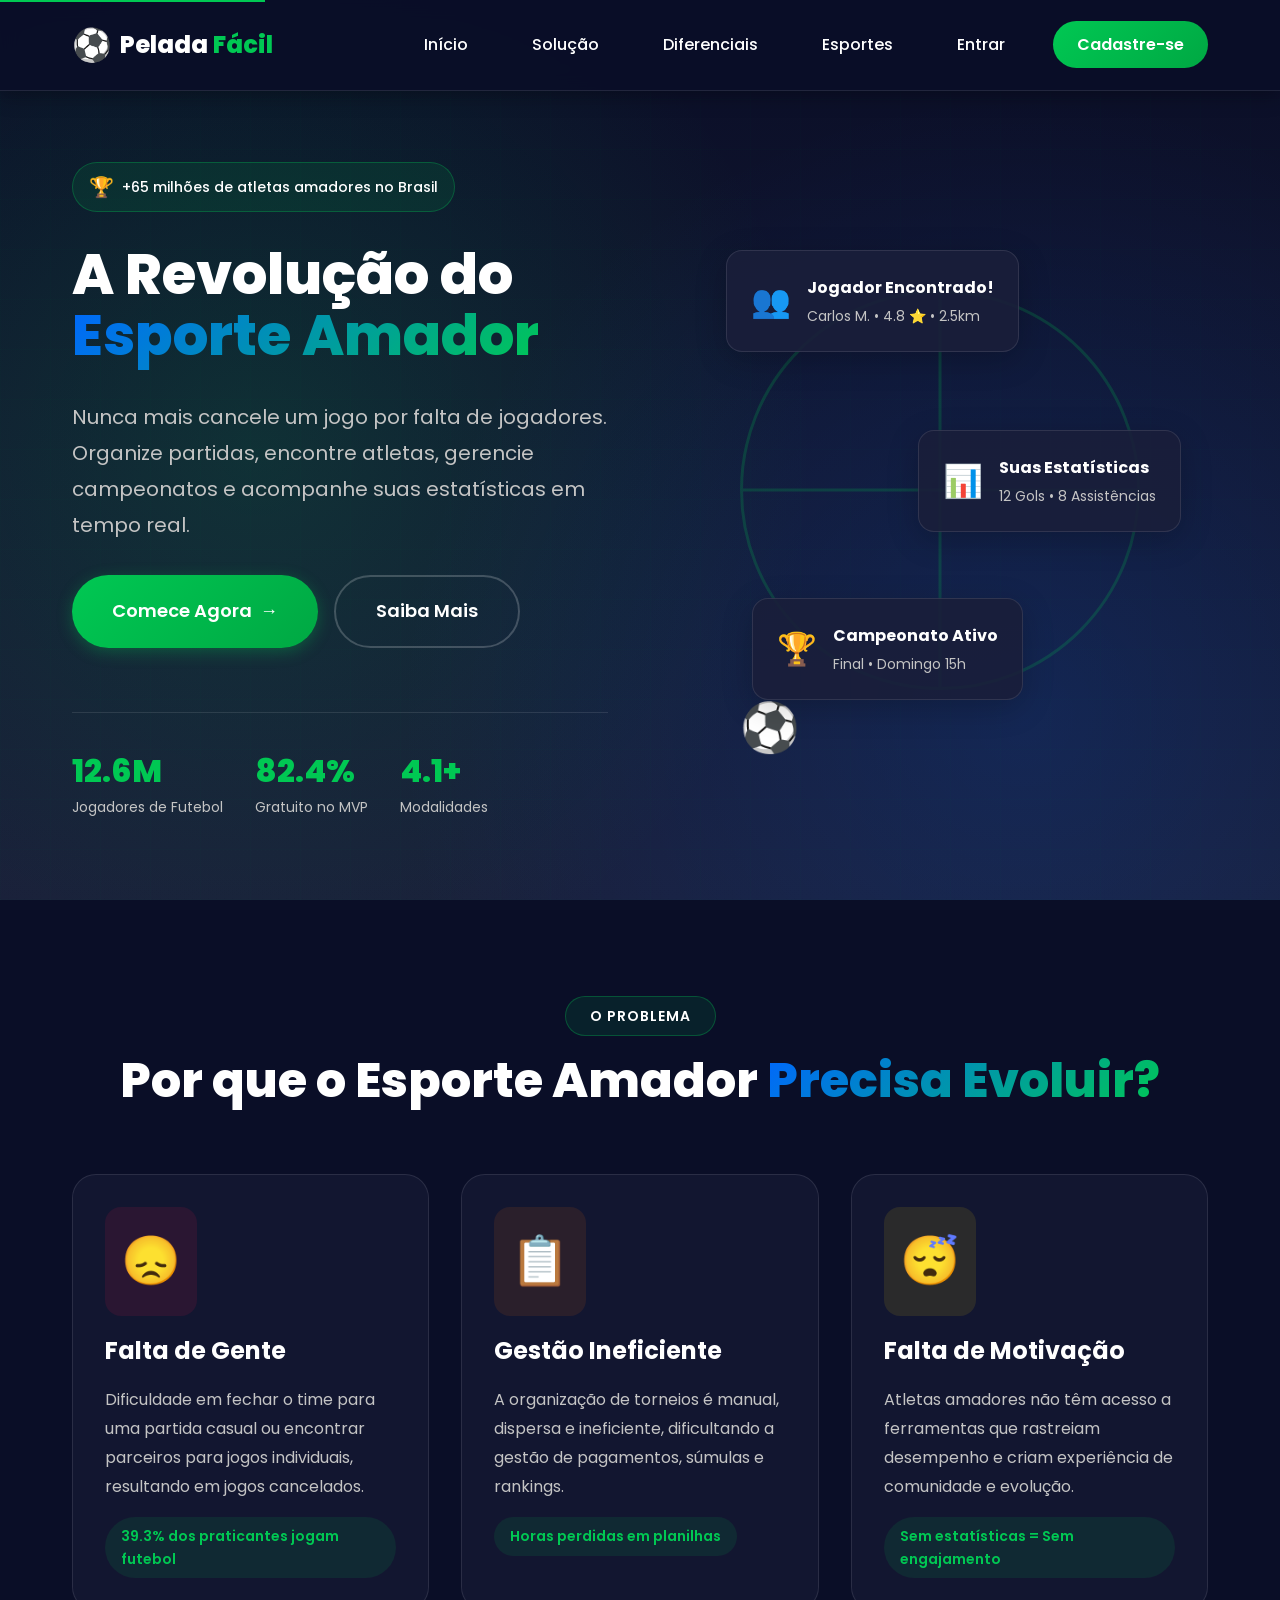
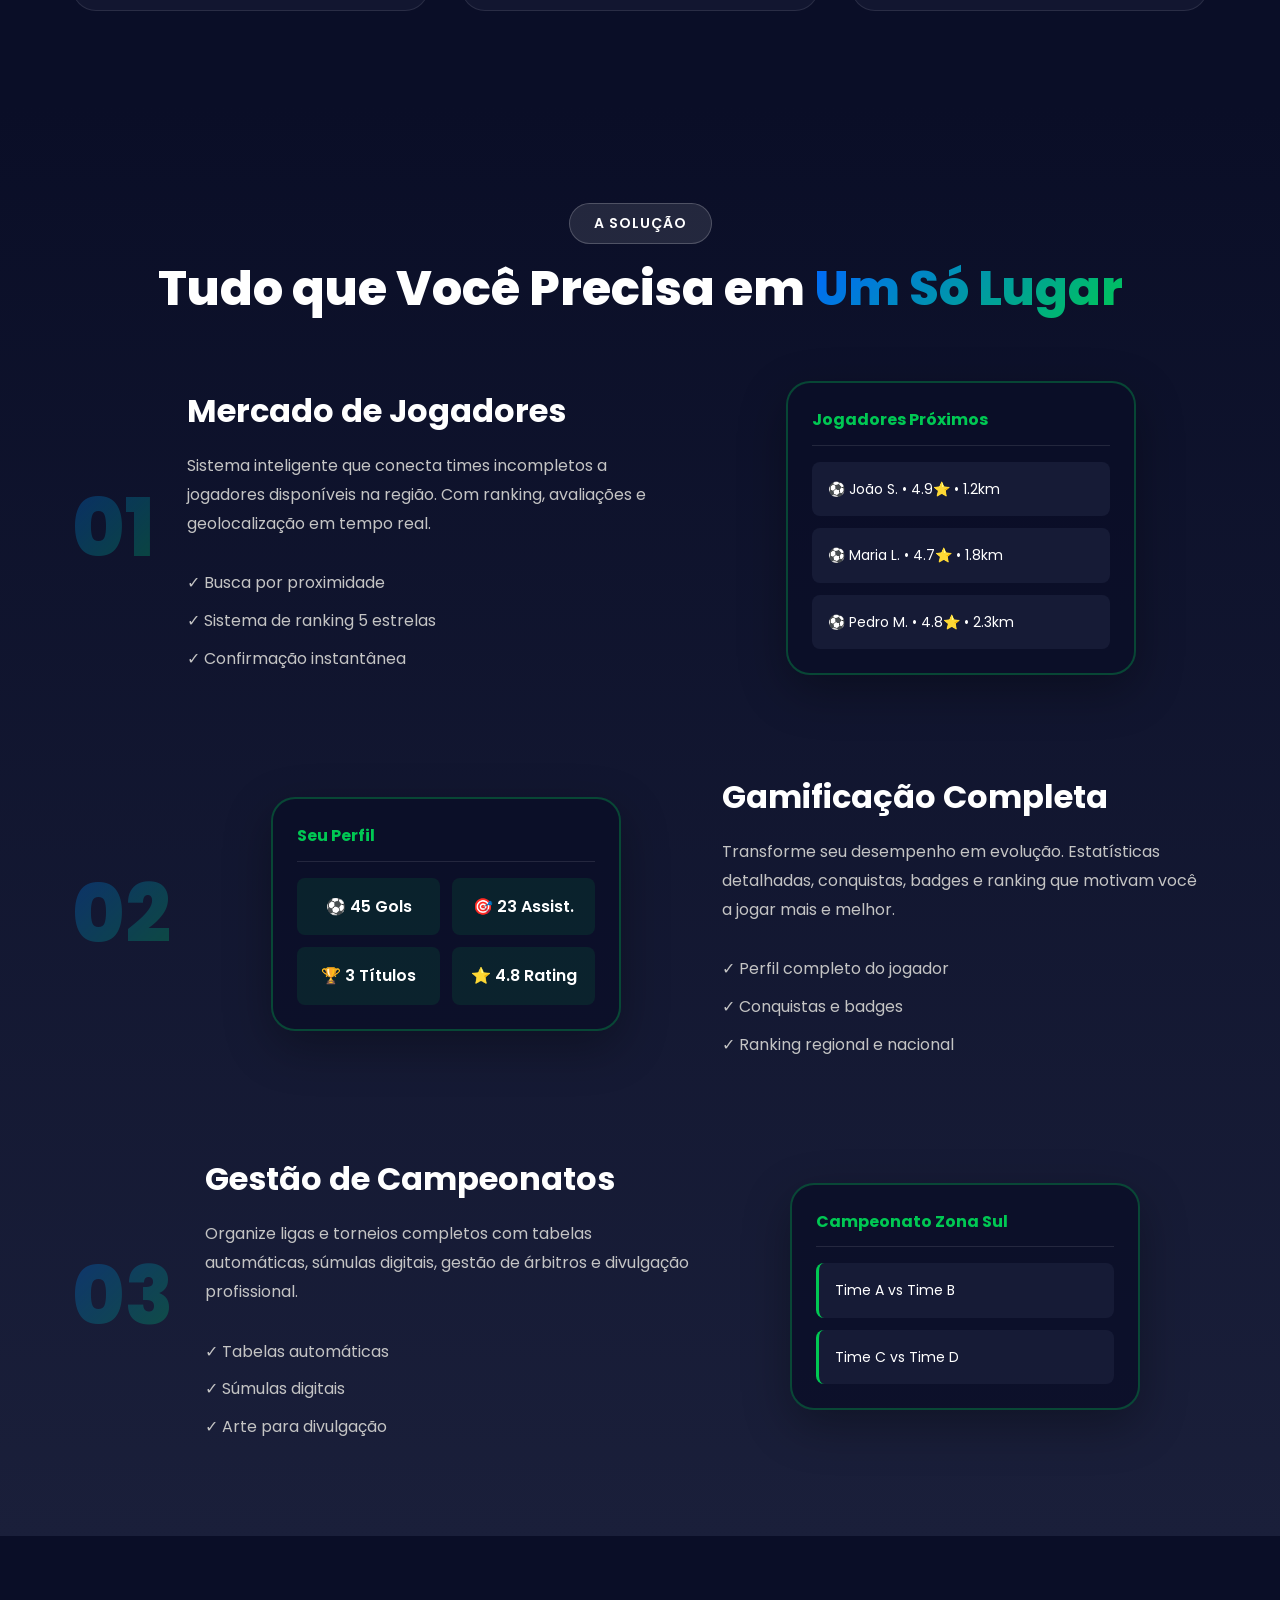
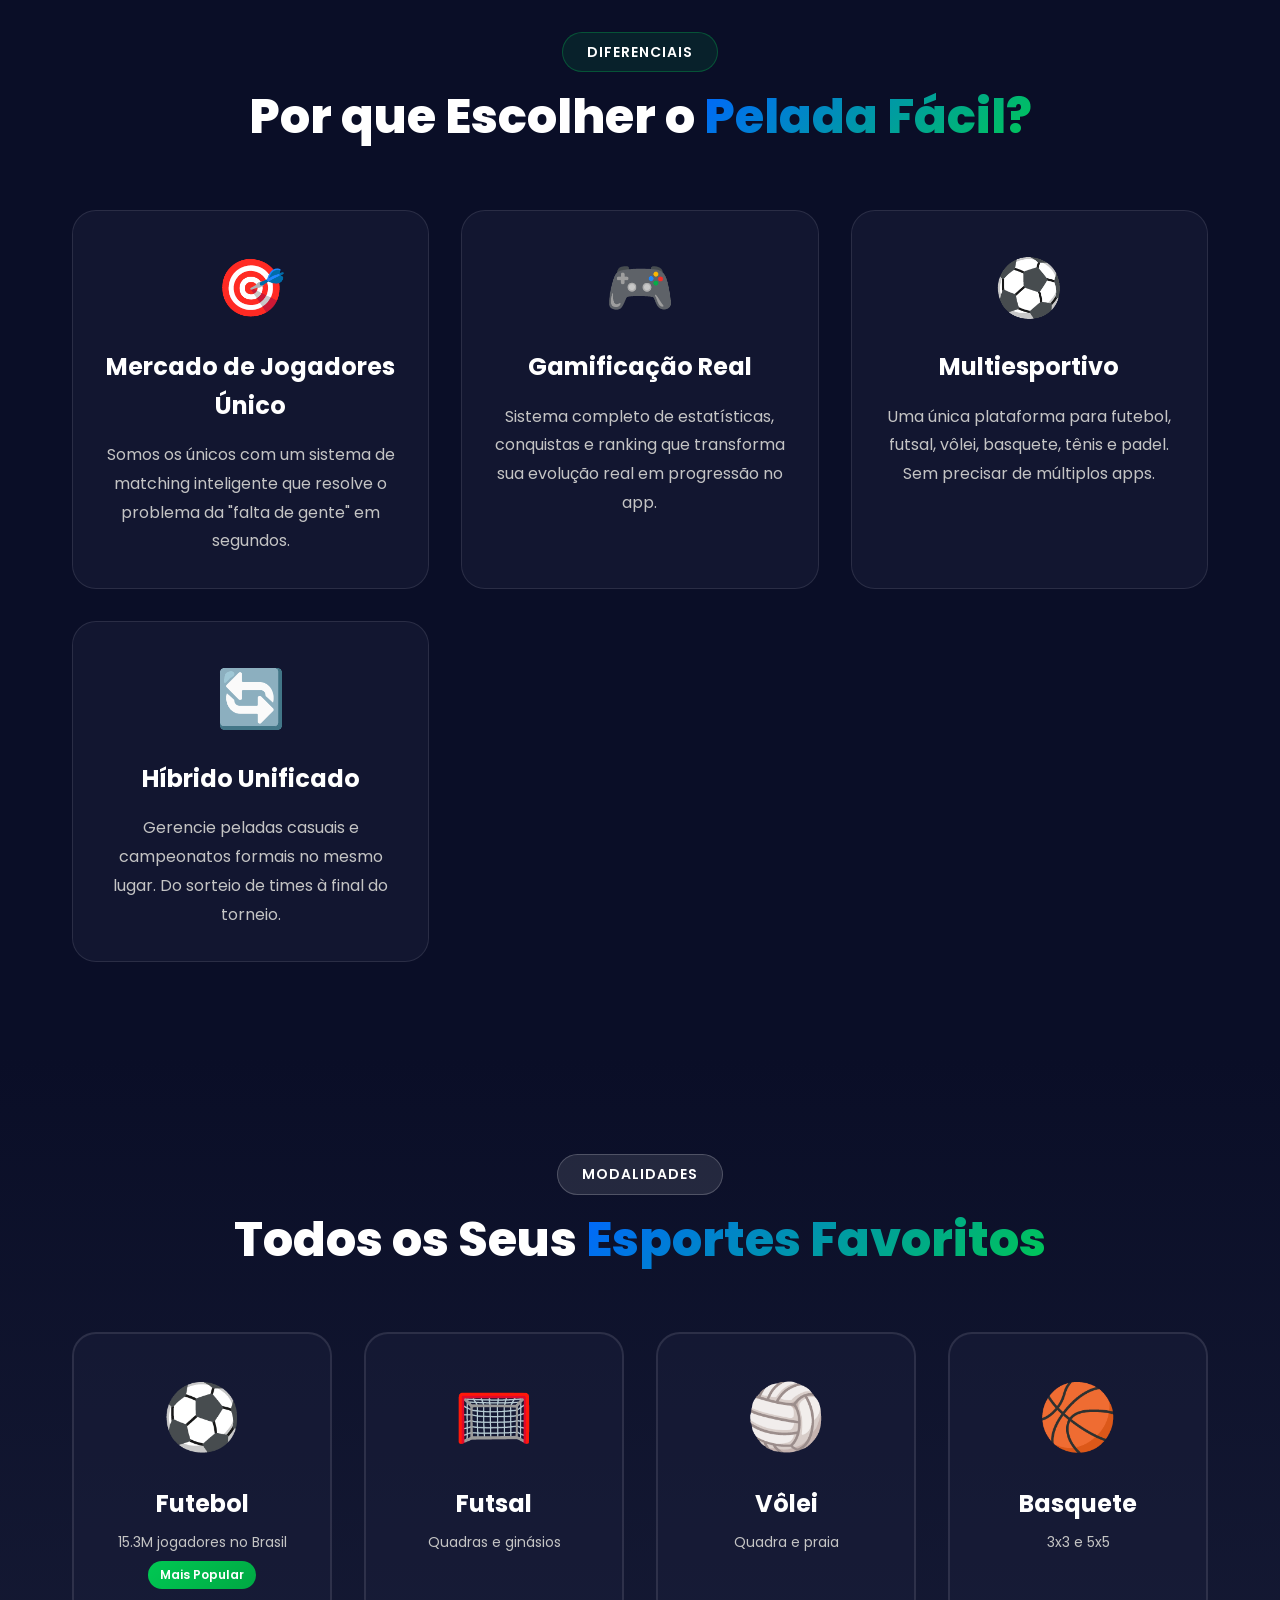
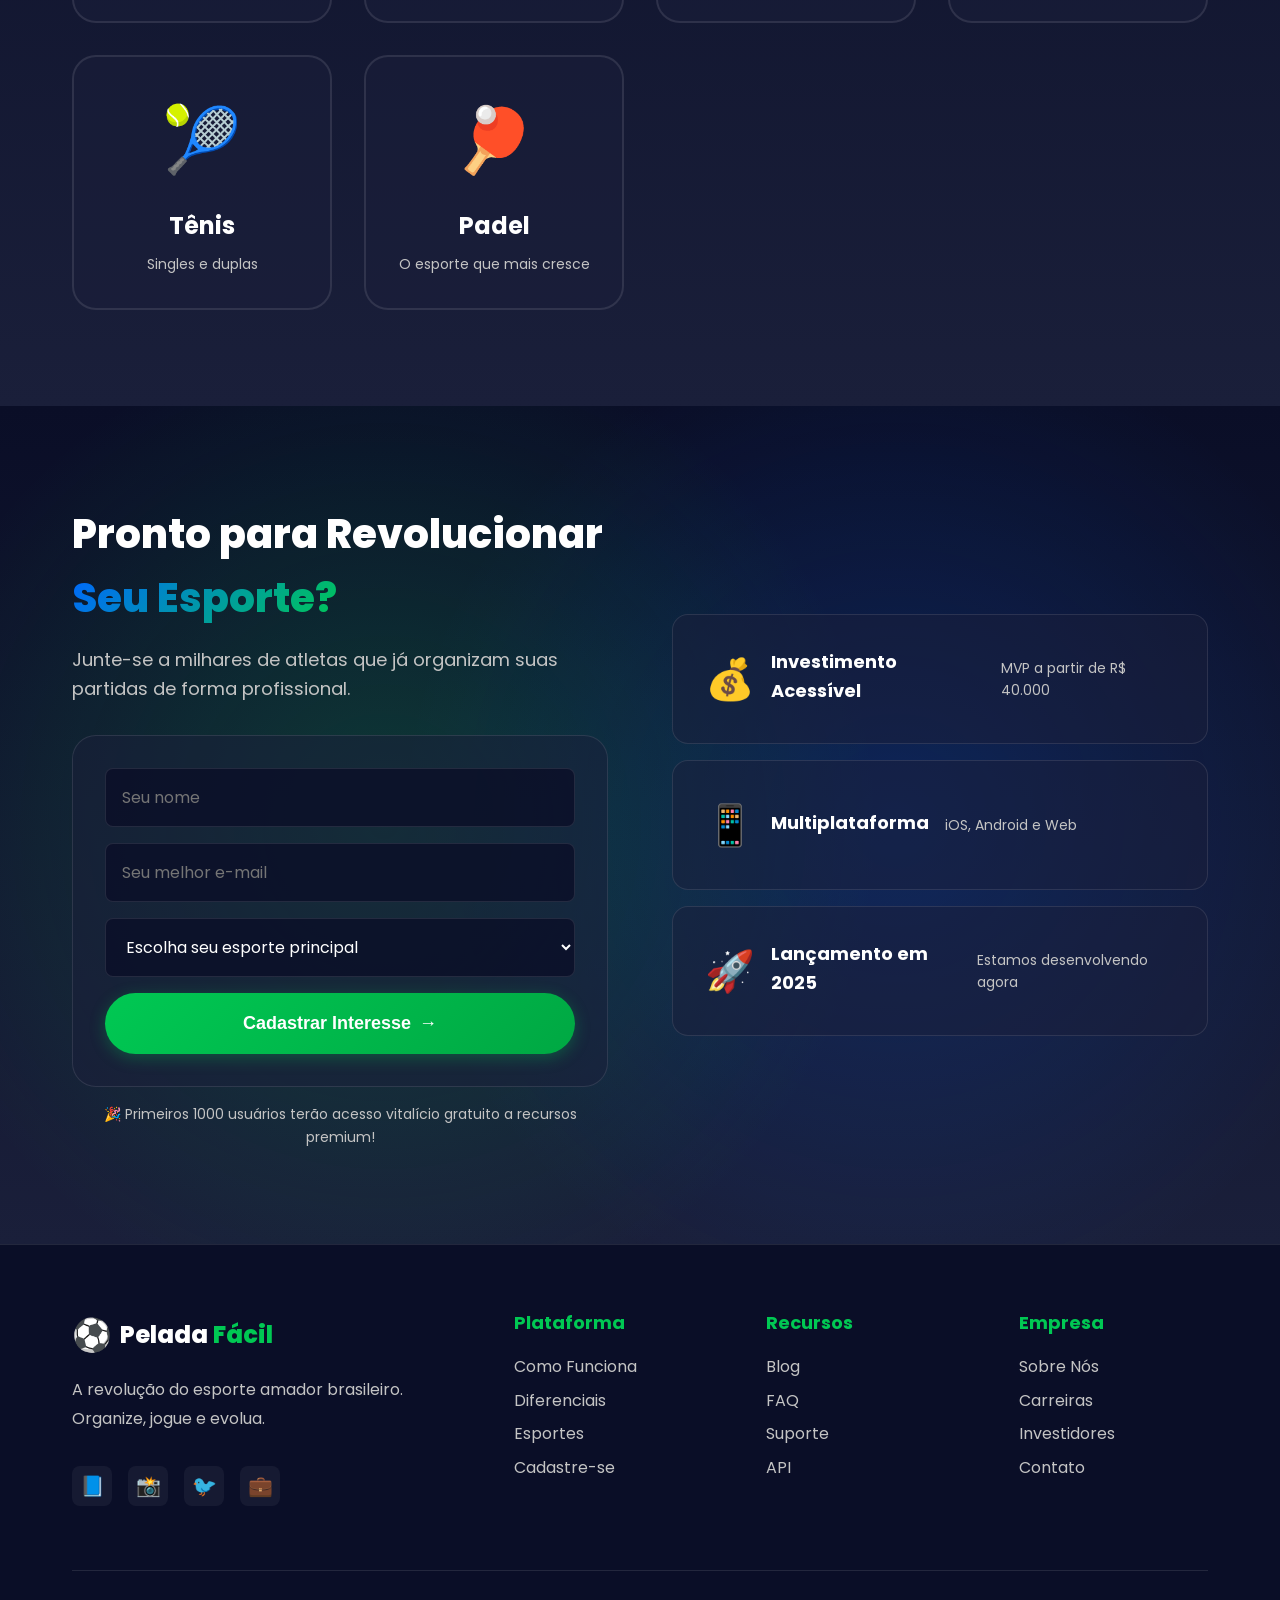
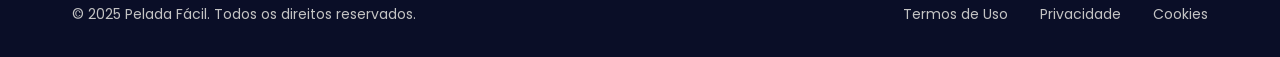
==== commit 2ca3110d: "feat: adiciona sistema completo de dashboards e autenticação Implementa sistema completo de gestão c" ====
--- a/index.html
+++ b/index.html
@@ -48,6 +48,7 @@
                 <li><a href="#solucao" class="nav__link">Solução</a></li>
                 <li><a href="#diferenciais" class="nav__link">Diferenciais</a></li>
                 <li><a href="#esportes" class="nav__link">Esportes</a></li>
+                <li><a href="login.html" class="nav__link">Entrar</a></li>
                 <li><a href="#contato" class="nav__link nav__link--cta">Cadastre-se</a></li>
             </ul>
             <div class="nav__toggle" id="navToggle">
